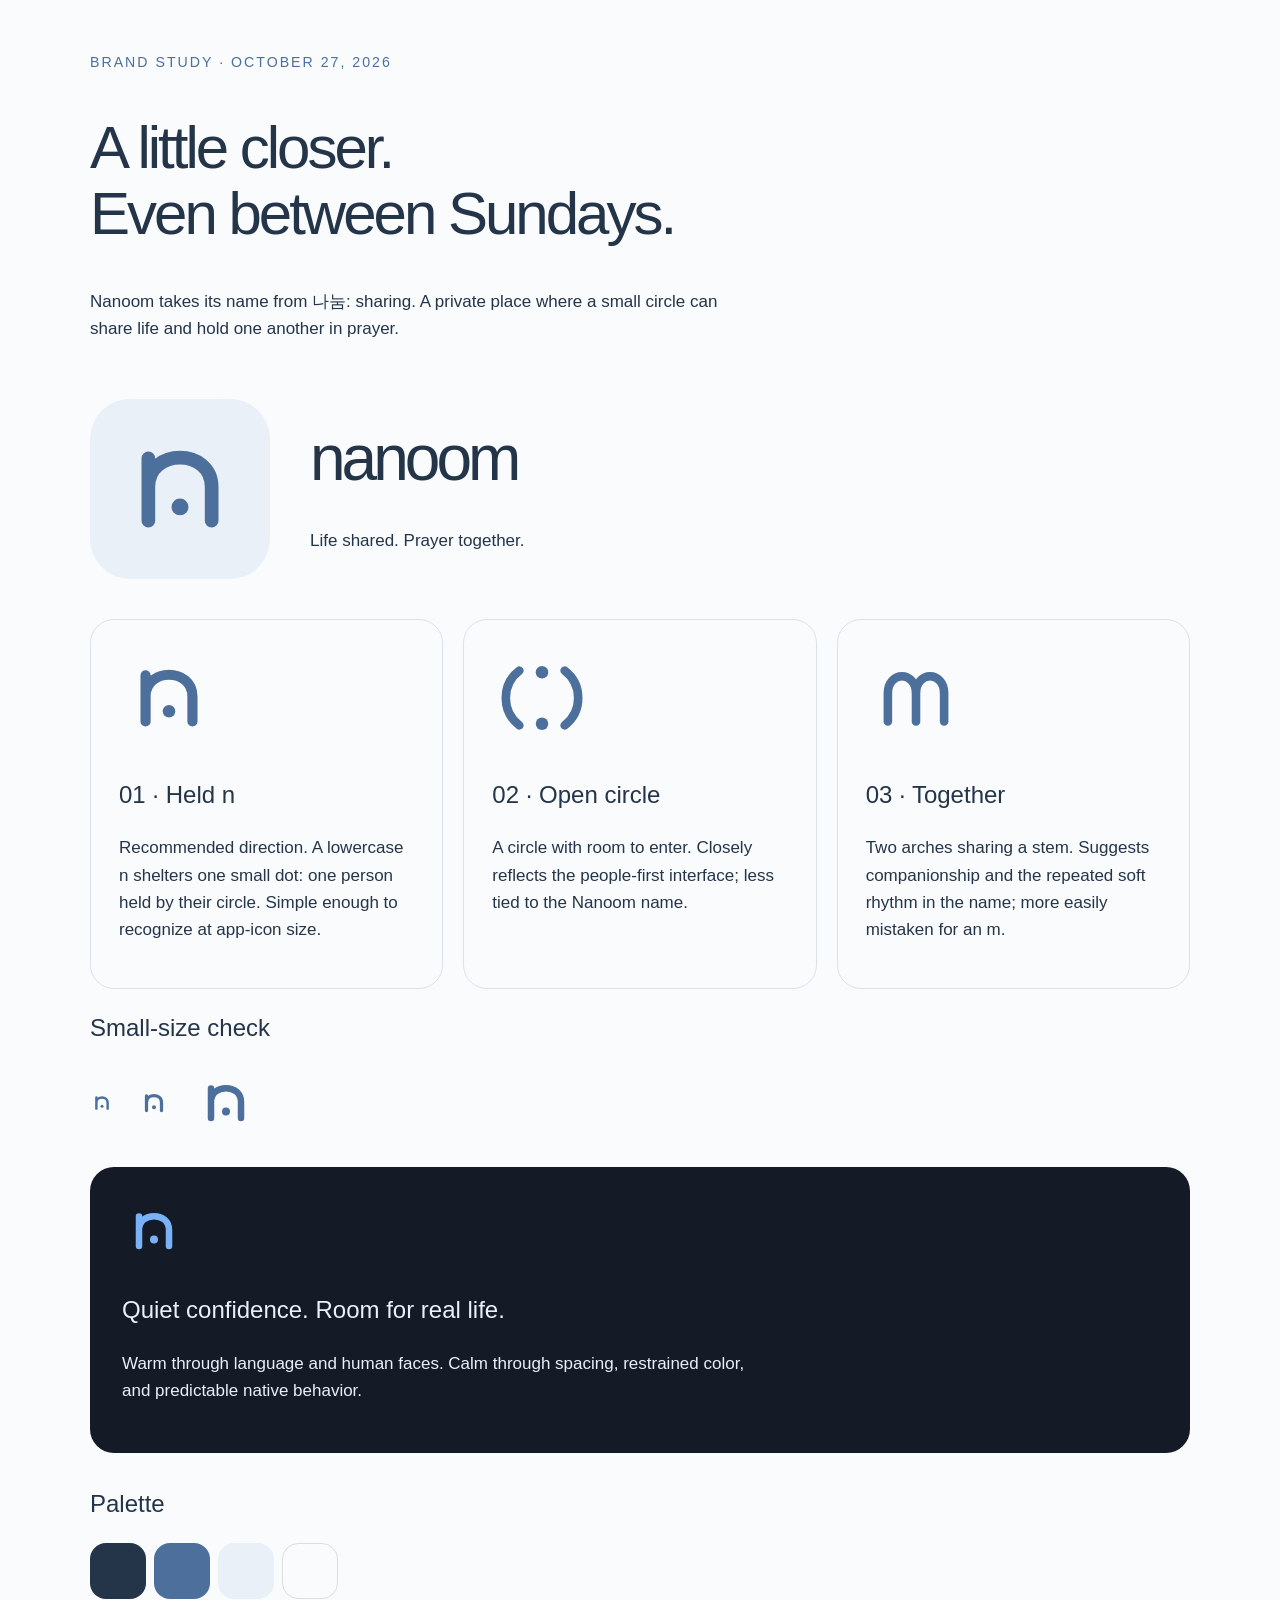
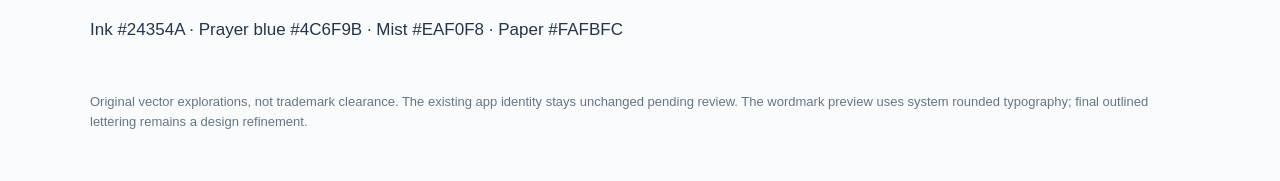
==== Branding/index.html @ 31fc083b "Add invitation links, private profile photos, and Nanoom brand research" ====
<!doctype html><html lang="en"><meta charset="utf-8"><meta name="viewport" content="width=device-width,initial-scale=1"><title>Nanoom — Brand directions</title><style>*{box-sizing:border-box}body{background:#fafbfc;color:#24354a;font:17px/1.6 -apple-system,BlinkMacSystemFont,sans-serif;margin:0;padding:48px}main{max-width:1100px;margin:auto}small{letter-spacing:2px;color:#4c6f9b}h1{font-size:60px;letter-spacing:-3px;line-height:1.1;font-weight:500}h2{font-size:24px;font-weight:500}.wordmark{font-family:ui-rounded,-apple-system,sans-serif;font-size:64px;letter-spacing:-4px;font-weight:500}.hero{display:flex;gap:40px;align-items:center;padding:40px 0}.hero img{width:180px;border-radius:40px}.grid{display:grid;grid-template-columns:repeat(3,1fr);gap:20px}.card{border:1px solid #dae2ec;border-radius:24px;padding:28px}.card img{width:100px;height:100px}.swatches{display:flex;gap:8px}.swatches span{width:56px;height:56px;border-radius:16px}.dark{background:#141b26;color:#e9f0fa;border-radius:24px;padding:32px;margin:32px 0}.dark img{filter:brightness(1.6)}.sizes{display:flex;gap:24px;align-items:center;margin:24px 0}.sizes img{width:var(--s);height:var(--s)}p{max-width:650px}footer{font-size:13px;color:#667586;margin-top:48px}@media(max-width:700px){body{padding:24px}.grid{grid-template-columns:1fr}h1{font-size:44px}.hero{gap:20px}.hero img{width:100px}.wordmark{font-size:48px}}</style><main><small>BRAND STUDY · OCTOBER 27, 2026</small><h1>A little closer.<br>Even between Sundays.</h1><p>Nanoom takes its name from 나눔: sharing. A private place where a small circle can share life and hold one another in prayer.</p><div class="hero"><img src="nanoom-icon.svg" alt="Held n app icon concept"><div><div class="wordmark">nanoom</div><p>Life shared. Prayer together.</p></div></div><div class="grid"><article class="card"><img src="nanoom-mark.svg" alt="Held n mark"><h2>01 · Held n</h2><p>Recommended direction. A lowercase n shelters one small dot: one person held by their circle. Simple enough to recognize at app-icon size.</p></article><article class="card"><img src="nanoom-mark-circle.svg" alt="Open circle mark"><h2>02 · Open circle</h2><p>A circle with room to enter. Closely reflects the people-first interface; less tied to the Nanoom name.</p></article><article class="card"><img src="nanoom-mark-pair.svg" alt="Together mark"><h2>03 · Together</h2><p>Two arches sharing a stem. Suggests companionship and the repeated soft rhythm in the name; more easily mistaken for an m.</p></article></div><h2>Small-size check</h2><div class="sizes"><img style="--s:24px" src="nanoom-mark.svg" alt="24 pixel mark"><img style="--s:32px" src="nanoom-mark.svg" alt="32 pixel mark"><img style="--s:64px" src="nanoom-mark.svg" alt="64 pixel mark"></div><div class="dark"><img src="nanoom-mark.svg" width="64" alt="Mark on dark background"><h2>Quiet confidence. Room for real life.</h2><p>Warm through language and human faces. Calm through spacing, restrained color, and predictable native behavior.</p></div><h2>Palette</h2><div class="swatches"><span style="background:#24354a"></span><span style="background:#4c6f9b"></span><span style="background:#eaf0f8"></span><span style="background:#fafbfc;border:1px solid #ddd"></span></div><p>Ink #24354A · Prayer blue #4C6F9B · Mist #EAF0F8 · Paper #FAFBFC</p><footer>Original vector explorations, not trademark clearance. The existing app identity stays unchanged pending review. The wordmark preview uses system rounded typography; final outlined lettering remains a design refinement.</footer></main></html>
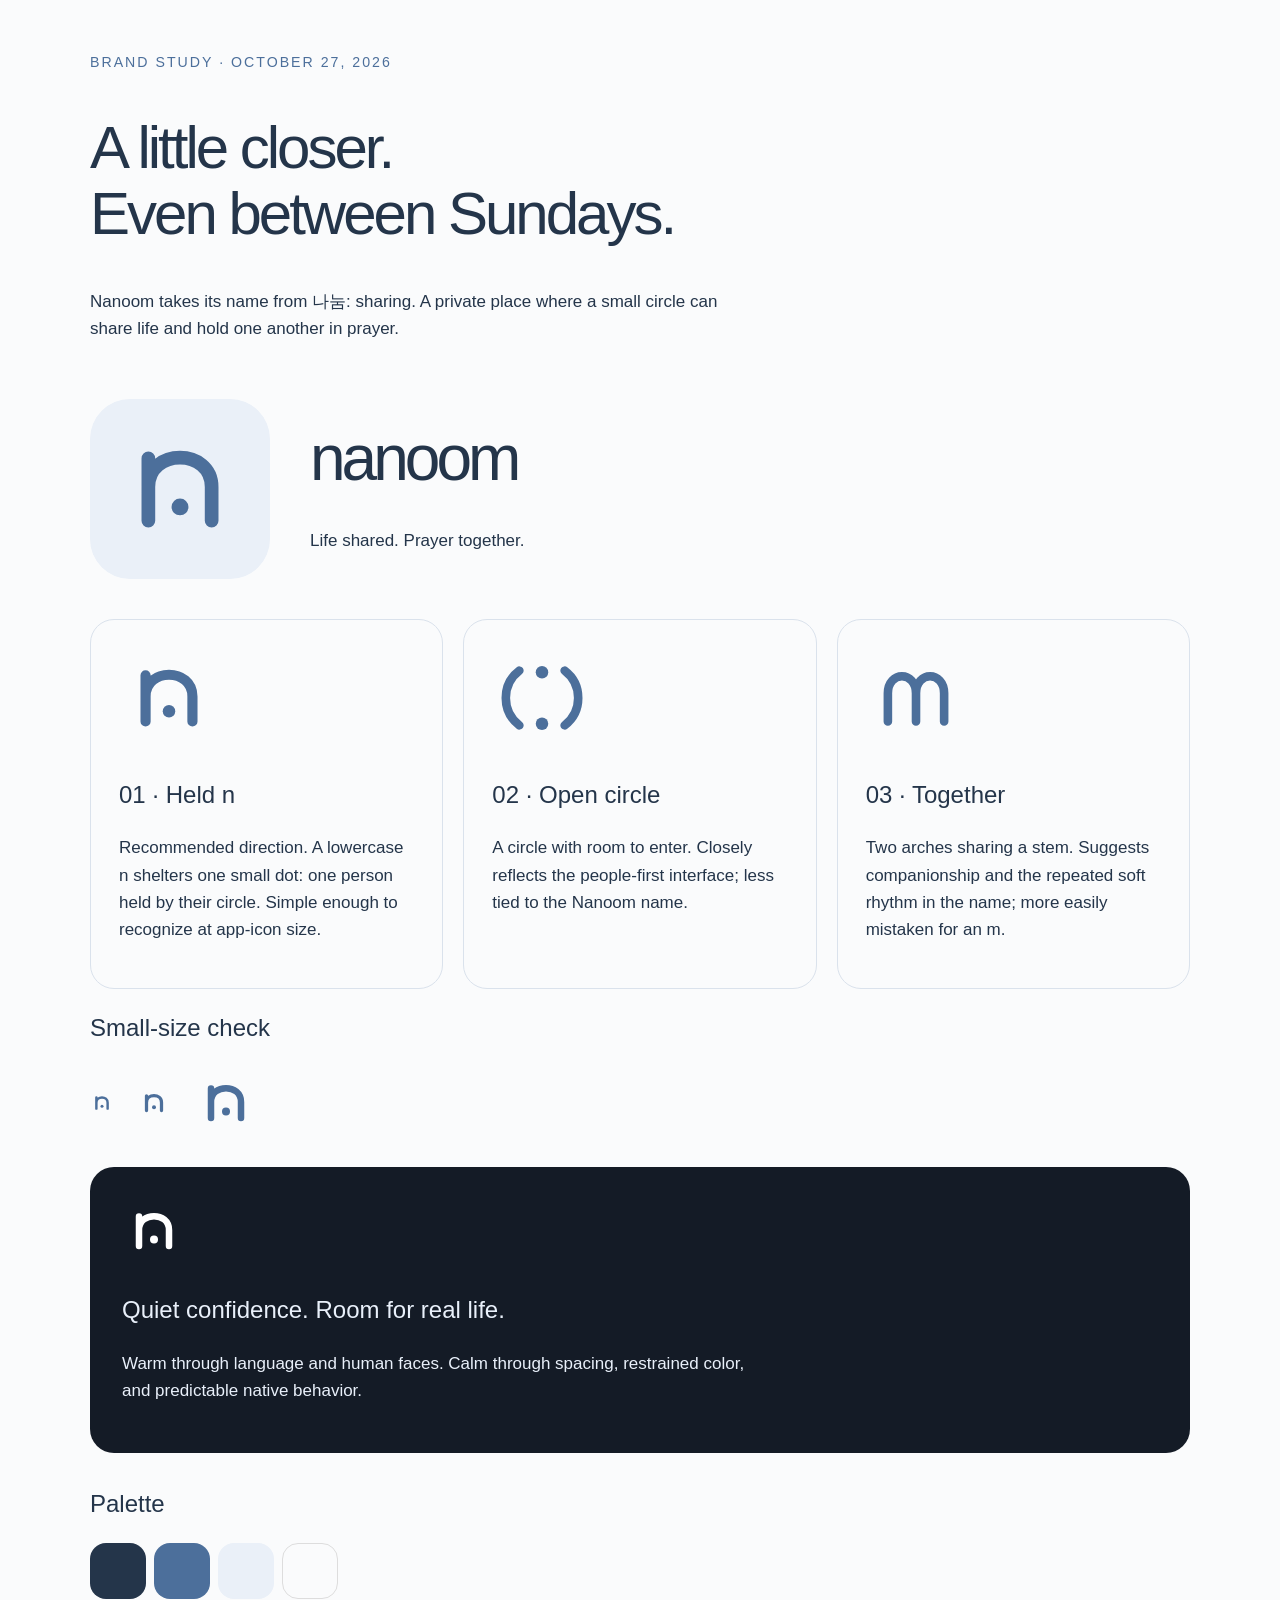
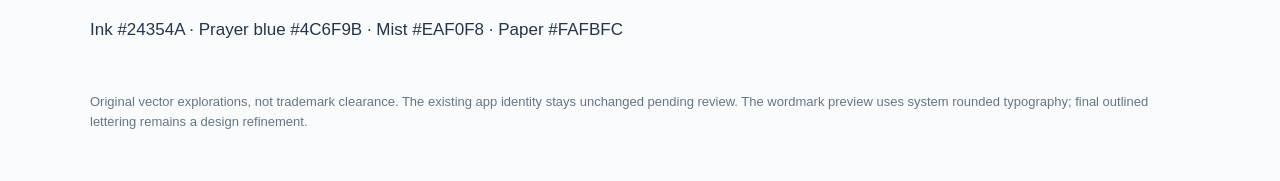
==== commit 8fc42271: "Isolate stale session refreshes and improve avatar crop accessibility" ====
--- a/Branding/index.html
+++ b/Branding/index.html
@@ -1 +1 @@
-<!doctype html><html lang="en"><meta charset="utf-8"><meta name="viewport" content="width=device-width,initial-scale=1"><title>Nanoom — Brand directions</title><style>*{box-sizing:border-box}body{background:#fafbfc;color:#24354a;font:17px/1.6 -apple-system,BlinkMacSystemFont,sans-serif;margin:0;padding:48px}main{max-width:1100px;margin:auto}small{letter-spacing:2px;color:#4c6f9b}h1{font-size:60px;letter-spacing:-3px;line-height:1.1;font-weight:500}h2{font-size:24px;font-weight:500}.wordmark{font-family:ui-rounded,-apple-system,sans-serif;font-size:64px;letter-spacing:-4px;font-weight:500}.hero{display:flex;gap:40px;align-items:center;padding:40px 0}.hero img{width:180px;border-radius:40px}.grid{display:grid;grid-template-columns:repeat(3,1fr);gap:20px}.card{border:1px solid #dae2ec;border-radius:24px;padding:28px}.card img{width:100px;height:100px}.swatches{display:flex;gap:8px}.swatches span{width:56px;height:56px;border-radius:16px}.dark{background:#141b26;color:#e9f0fa;border-radius:24px;padding:32px;margin:32px 0}.dark img{filter:brightness(1.6)}.sizes{display:flex;gap:24px;align-items:center;margin:24px 0}.sizes img{width:var(--s);height:var(--s)}p{max-width:650px}footer{font-size:13px;color:#667586;margin-top:48px}@media(max-width:700px){body{padding:24px}.grid{grid-template-columns:1fr}h1{font-size:44px}.hero{gap:20px}.hero img{width:100px}.wordmark{font-size:48px}}</style><main><small>BRAND STUDY · OCTOBER 27, 2026</small><h1>A little closer.<br>Even between Sundays.</h1><p>Nanoom takes its name from 나눔: sharing. A private place where a small circle can share life and hold one another in prayer.</p><div class="hero"><img src="nanoom-icon.svg" alt="Held n app icon concept"><div><div class="wordmark">nanoom</div><p>Life shared. Prayer together.</p></div></div><div class="grid"><article class="card"><img src="nanoom-mark.svg" alt="Held n mark"><h2>01 · Held n</h2><p>Recommended direction. A lowercase n shelters one small dot: one person held by their circle. Simple enough to recognize at app-icon size.</p></article><article class="card"><img src="nanoom-mark-circle.svg" alt="Open circle mark"><h2>02 · Open circle</h2><p>A circle with room to enter. Closely reflects the people-first interface; less tied to the Nanoom name.</p></article><article class="card"><img src="nanoom-mark-pair.svg" alt="Together mark"><h2>03 · Together</h2><p>Two arches sharing a stem. Suggests companionship and the repeated soft rhythm in the name; more easily mistaken for an m.</p></article></div><h2>Small-size check</h2><div class="sizes"><img style="--s:24px" src="nanoom-mark.svg" alt="24 pixel mark"><img style="--s:32px" src="nanoom-mark.svg" alt="32 pixel mark"><img style="--s:64px" src="nanoom-mark.svg" alt="64 pixel mark"></div><div class="dark"><img src="nanoom-mark.svg" width="64" alt="Mark on dark background"><h2>Quiet confidence. Room for real life.</h2><p>Warm through language and human faces. Calm through spacing, restrained color, and predictable native behavior.</p></div><h2>Palette</h2><div class="swatches"><span style="background:#24354a"></span><span style="background:#4c6f9b"></span><span style="background:#eaf0f8"></span><span style="background:#fafbfc;border:1px solid #ddd"></span></div><p>Ink #24354A · Prayer blue #4C6F9B · Mist #EAF0F8 · Paper #FAFBFC</p><footer>Original vector explorations, not trademark clearance. The existing app identity stays unchanged pending review. The wordmark preview uses system rounded typography; final outlined lettering remains a design refinement.</footer></main></html>
+<!doctype html><html lang="en"><meta charset="utf-8"><meta name="viewport" content="width=device-width,initial-scale=1"><title>Nanoom — Brand directions</title><style>*{box-sizing:border-box}body{background:#fafbfc;color:#24354a;font:17px/1.6 -apple-system,BlinkMacSystemFont,sans-serif;margin:0;padding:48px}main{max-width:1100px;margin:auto}small{letter-spacing:2px;color:#4c6f9b}h1{font-size:60px;letter-spacing:-3px;line-height:1.1;font-weight:500}h2{font-size:24px;font-weight:500}.wordmark{font-family:ui-rounded,-apple-system,sans-serif;font-size:64px;letter-spacing:-4px;font-weight:500}.hero{display:flex;gap:40px;align-items:center;padding:40px 0}.hero img{width:180px;border-radius:40px}.grid{display:grid;grid-template-columns:repeat(3,1fr);gap:20px}.card{border:1px solid #dae2ec;border-radius:24px;padding:28px}.card img{width:100px;height:100px}.swatches{display:flex;gap:8px}.swatches span{width:56px;height:56px;border-radius:16px}.dark{background:#141b26;color:#e9f0fa;border-radius:24px;padding:32px;margin:32px 0}.dark img{filter:brightness(1.6)}.sizes{display:flex;gap:24px;align-items:center;margin:24px 0}.sizes img{width:var(--s);height:var(--s)}p{max-width:650px}footer{font-size:13px;color:#667586;margin-top:48px}@media(max-width:700px){body{padding:24px}.grid{grid-template-columns:1fr}h1{font-size:44px}.hero{gap:20px}.hero img{width:100px}.wordmark{font-size:48px}}</style><main><small>BRAND STUDY · OCTOBER 27, 2026</small><h1>A little closer.<br>Even between Sundays.</h1><p>Nanoom takes its name from 나눔: sharing. A private place where a small circle can share life and hold one another in prayer.</p><div class="hero"><img src="nanoom-icon.svg" alt="Held n app icon concept"><div><div class="wordmark">nanoom</div><p>Life shared. Prayer together.</p></div></div><div class="grid"><article class="card"><img src="nanoom-mark.svg" alt="Held n mark"><h2>01 · Held n</h2><p>Recommended direction. A lowercase n shelters one small dot: one person held by their circle. Simple enough to recognize at app-icon size.</p></article><article class="card"><img src="nanoom-mark-circle.svg" alt="Open circle mark"><h2>02 · Open circle</h2><p>A circle with room to enter. Closely reflects the people-first interface; less tied to the Nanoom name.</p></article><article class="card"><img src="nanoom-mark-pair.svg" alt="Together mark"><h2>03 · Together</h2><p>Two arches sharing a stem. Suggests companionship and the repeated soft rhythm in the name; more easily mistaken for an m.</p></article></div><h2>Small-size check</h2><div class="sizes"><img style="--s:24px" src="nanoom-mark.svg" alt="24 pixel mark"><img style="--s:32px" src="nanoom-mark.svg" alt="32 pixel mark"><img style="--s:64px" src="nanoom-mark.svg" alt="64 pixel mark"></div><div class="dark"><img src="nanoom-mark-white.svg" width="64" alt="White monochrome mark on dark background"><h2>Quiet confidence. Room for real life.</h2><p>Warm through language and human faces. Calm through spacing, restrained color, and predictable native behavior.</p></div><h2>Palette</h2><div class="swatches"><span style="background:#24354a"></span><span style="background:#4c6f9b"></span><span style="background:#eaf0f8"></span><span style="background:#fafbfc;border:1px solid #ddd"></span></div><p>Ink #24354A · Prayer blue #4C6F9B · Mist #EAF0F8 · Paper #FAFBFC</p><footer>Original vector explorations, not trademark clearance. The existing app identity stays unchanged pending review. The wordmark preview uses system rounded typography; final outlined lettering remains a design refinement.</footer></main></html>
